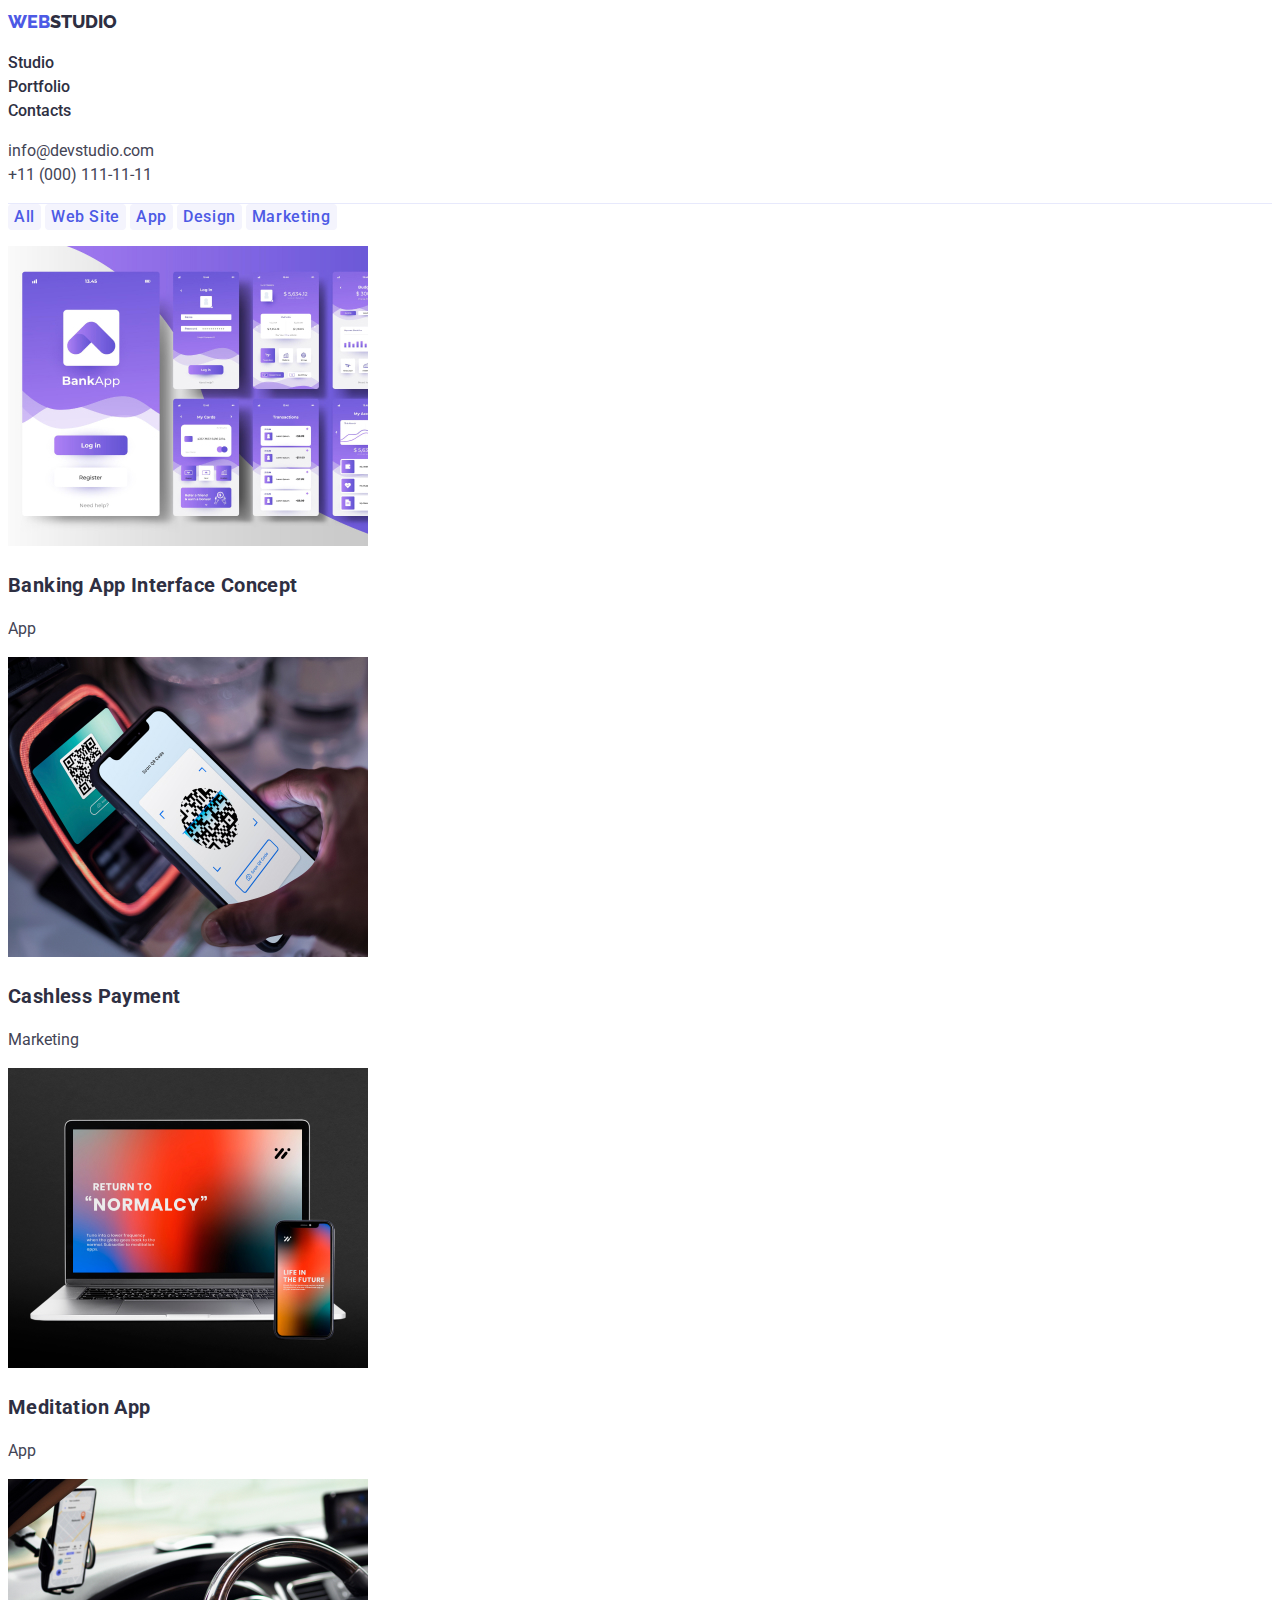
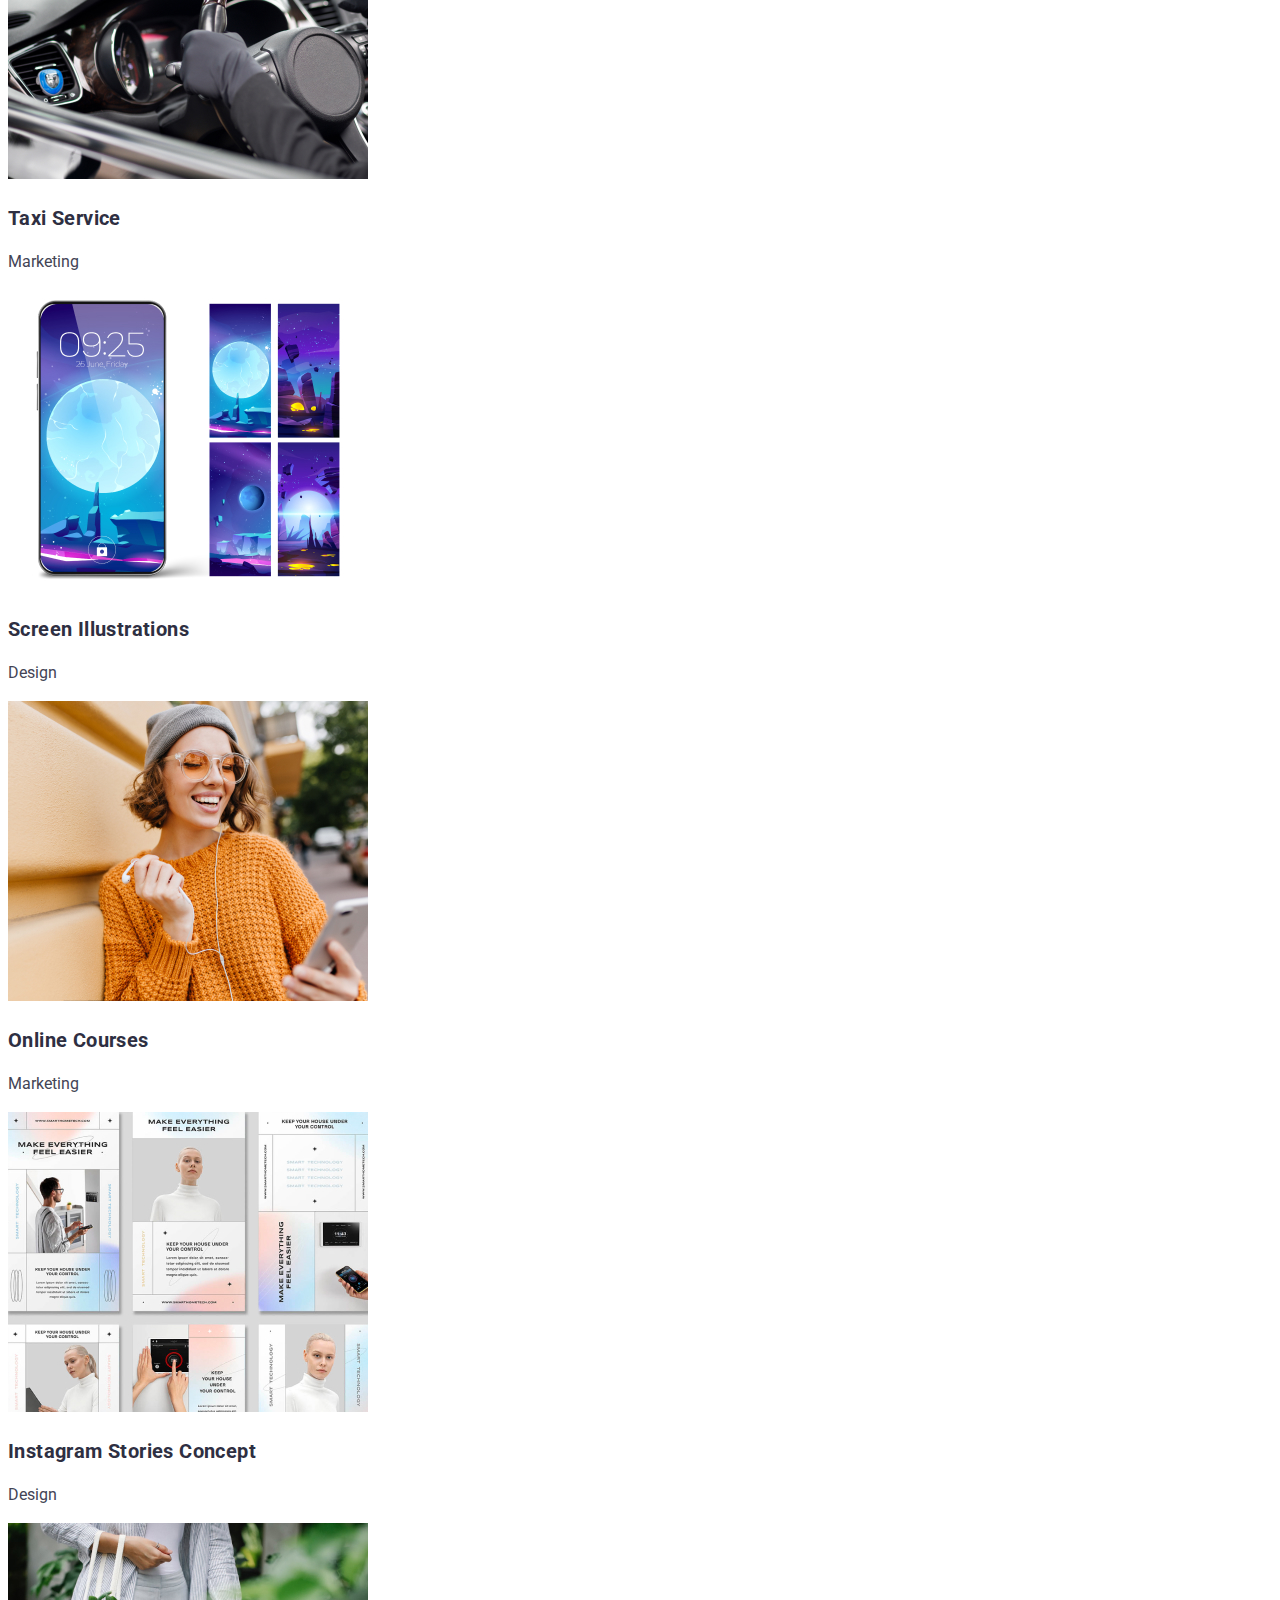
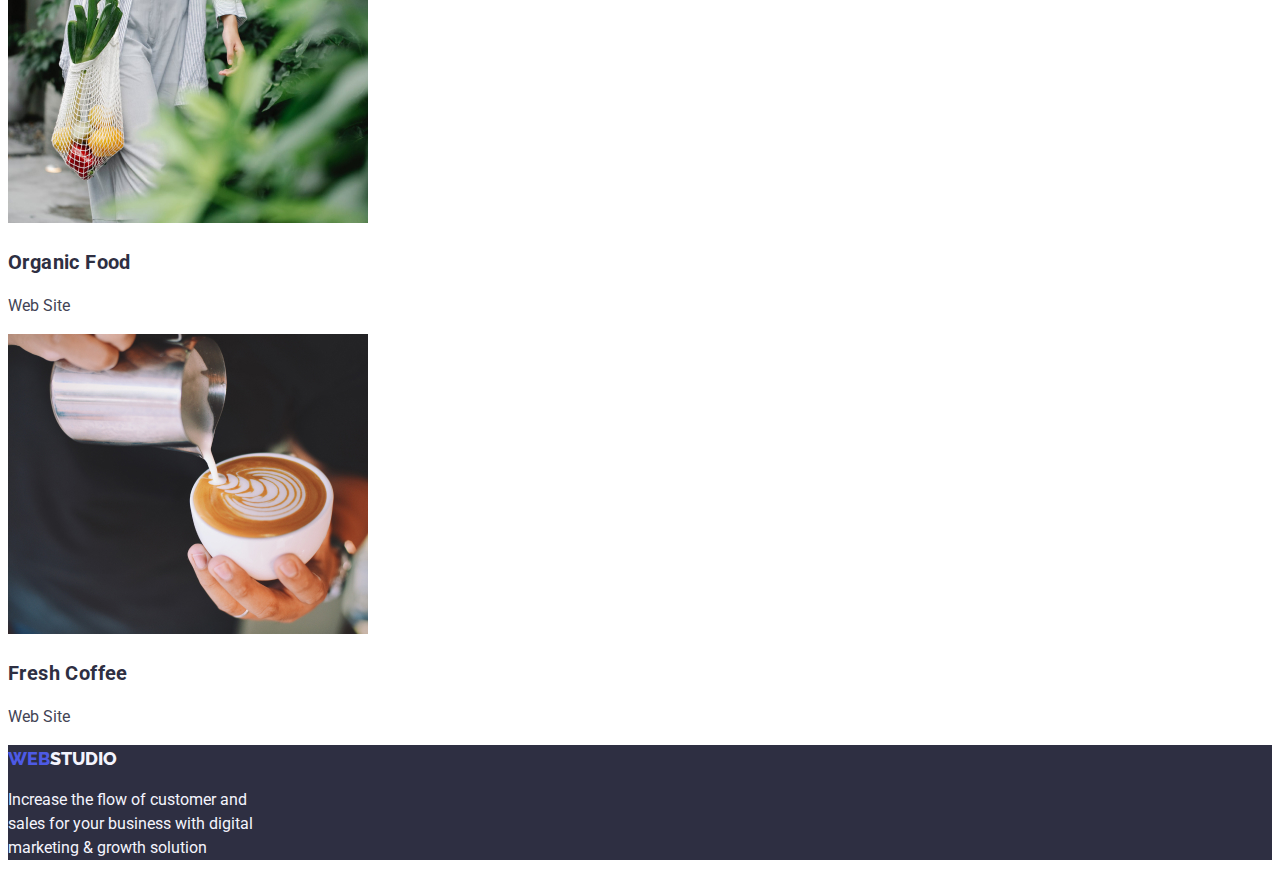
==== portfolio.html @ 96819e07 "Initial commit" ====
<!DOCTYPE html>
<html lang="en">
<head>
    <meta charset="UTF-8">
    <meta name="viewport" content="width=device-width, initial-scale=1.0">
    <title>Portfolio Page</title>
    
    <link rel="preconnect" href="https://fonts.googleapis.com">
    <link rel="preconnect" href="https://fonts.gstatic.com" crossorigin>
    <link href="https://fonts.googleapis.com/css2?family=Raleway:wght@800&family=Roboto:wght@400;500;700;900&display=swap" rel="stylesheet">
    
    <link rel="stylesheet" href="./css/styles.css"/>

</head>
<body>
    <header> 
        <nav> 
            <a href="#WEBSTUDIO"><span>WEB</span><span style="color: var(--NAVY-BLUE, #2E2F42);">STUDIO</span></a >
            <ul>
                <li>
                    <a href="#Studio" class="link">Studio</a>
                </li>
                <li>
                    <a href="#Portfolio" class="link">Portfolio</a>
                </li>
                <li>
                    <a href="#Contacts" class="link">Contacts</a>
                </li>
            </ul>
       
            <ul>
                <li>
                    <a href="#info@devstudio.com" class="link-contact">info@devstudio.com</a>
                </li>
                <li>
                    <a href="#+11 (000) 111-11-11" class="link-contact">+11 (000) 111-11-11</a>
                </li>
            </ul>
          </nav>   
    </header>
      
    <main>
    <!-- Filter Buttons -->
    <section>
        <div>
            <button type="button" class="button-container">All</button>
            <button type="button" class="button-container">Web Site</button>
            <button type="button" class="button-container">App</button>
            <button type="button" class="button-container">Design</button>
            <button type="button" class="button-container">Marketing</button>
        </div>
    </section>
        
    <!-- Project Cards -->
    <Section>
        <ul>
            <li><img src="images/img1-1.jpg" width="360"/></li>
                <h3><b>Banking App Interface Concept</b></h3>
                <p>App</p>
            <li><img src="images/img1-2.jpg" width="360"/></li>
                <h3><b>Cashless Payment</b></h3>
                <p>Marketing</p>
            <li><img src="images/img1-3.jpg" width="360"/></li>
                <h3><b>Meditation App</b></h3>
                <p>App</p>
        </ul>
        <ul>
            <li><img src="images/img2-1.jpg" width="360"/></li>
                <h3><b>Taxi Service</b></h3>
                <p>Marketing</p>
            <li><img src="images/img2-2.jpg" width="360"/></li>
                <h3><b>Screen Illustrations</b></h3>
                <p>Design</p>
            <li><img src="images/img2-3.jpg" width="360"/></li>
                <h3><b>Online Courses</b></h3>
                <p>Marketing</p>
        </ul>
        <ul>
            <li><img src="images/img3-1.jpg" width="360"/></li>
                <h3><b>Instagram Stories Concept</b></h3>
                <p>Design</p>
            <li><img src="images/img3-2.jpg" width="360"/></li>
                <h3><b>Organic Food</b></h3>
                <p>Web Site</p>
            <li><img src="images/img3-3.jpg" width="360"/></li>
                <h3><b>Fresh Coffee</b></h3>
                <p>Web Site</p>
        </ul>  
    </section>    
    </main>
    <footer>
        <a href="#WEBSTUDIO"><span>WEB</span><span style="color: #F4F4FD;">STUDIO</span></a>
        <p>Increase the flow of customer and<br>sales for your business with digital<br>marketing & growth solution</p>
    </footer>  
</body>
</html>
---- css/styles.css ----
a[href="#WEBSTUDIO"] span,
a[href="#WEBSTUDIO"] {
    color: var(--IRIS, #4D5AE5);
    font-family: 'Raleway'; sans-serif;
    font-size: 18px;
    font-weight: 800;
    text-decoration: none;
}

.link {
    color: var(--NAVY-BLUE, #2E2F42);
    /* Body Medium */
    font-weight: 500;
    line-height: 1.5;
    text-decoration: none;
}

.link:focus {
    color: var(--OCEAN, #404BBF);
}

.link-contact {
    color: var(--SLATE, #434455);
    /* Body Medium */
    font-weight: 400;
    line-height: 1.5;
    text-decoration: none;
}

ul {
    list-style: none;
    padding-left: 0;
} 

button {
    color: var(--WHITE, #FFF);
    cursor: pointer;
    border-radius: 4px;
    background: var(--IRIS, #4D5AE5);
    border-style: none;
       
    /* Button Text */
    font-family: Roboto;
    font-size: 16px;
    font-style: normal;
    font-weight: 500;
    line-height: 24px; /* 150% */
    letter-spacing: 0.64px;
}


.button-container {
    color: var(--IRIS, #4D5AE5);
    text-align: center;
    background: var(--CLOUD, #F4F4FD);

    /* Button Text */
    font-family: Roboto;
    font-size: 16px;
    font-style: normal;
    font-weight: 500;
    line-height: 24px; /* 150% */
    letter-spacing: 0.64px;
}

.button-container:hover,
.button-container:focus {
    color: var(--WHITE, #FFF);
    background: var(--OCEAN, #404BBF);

}

body {
    color: var(--SLATE, #434455);
    /* Body */
    font-family: Roboto;
    font-size: 16px;
    font-style: normal;
    font-weight: 400;
    line-height: 1.5; /* 150% */
}

.main-heading {
    background: var(--NAVY-BLUE, #2E2F42);
    color: var(--WHITE, #FFF);
    text-align: center; 
}

.main-heading button {
    display: flex;
    justify-content: left;

}
   
/*Title*/

h2 {
    color: var(--NAVY-BLUE, #2E2F42);
    /* Header 2 */
    font-family: Roboto;
    font-size: 36px;
    font-style: normal;
    font-weight: 700;
    text-align: center;
    line-height: 1.11;
}

h3 {
    color: var(--NAVY-BLUE, #2E2F42);
    /* Header 3 */
    font-family: Roboto;
    font-size: 20px;
    font-style: normal;
    font-weight: 500;
    line-height: 1.20; /* 120% */
    letter-spacing: 0.4px;
}

footer {
    background: var(--NAVY-BLUE, #2E2F42);
    color: #F4F4FD;
    font-family: Roboto;
    font-size: 16px;
    font-style: normal;
    font-weight: 400;
    line-height: 1.50;
}

/*BOARDERS AND PADDINGS*/

nav {
    border-bottom: 1px solid var(--CORNFLOWER, #E7E9FC);
    background: var(--WHITE, #FFF);
    
}
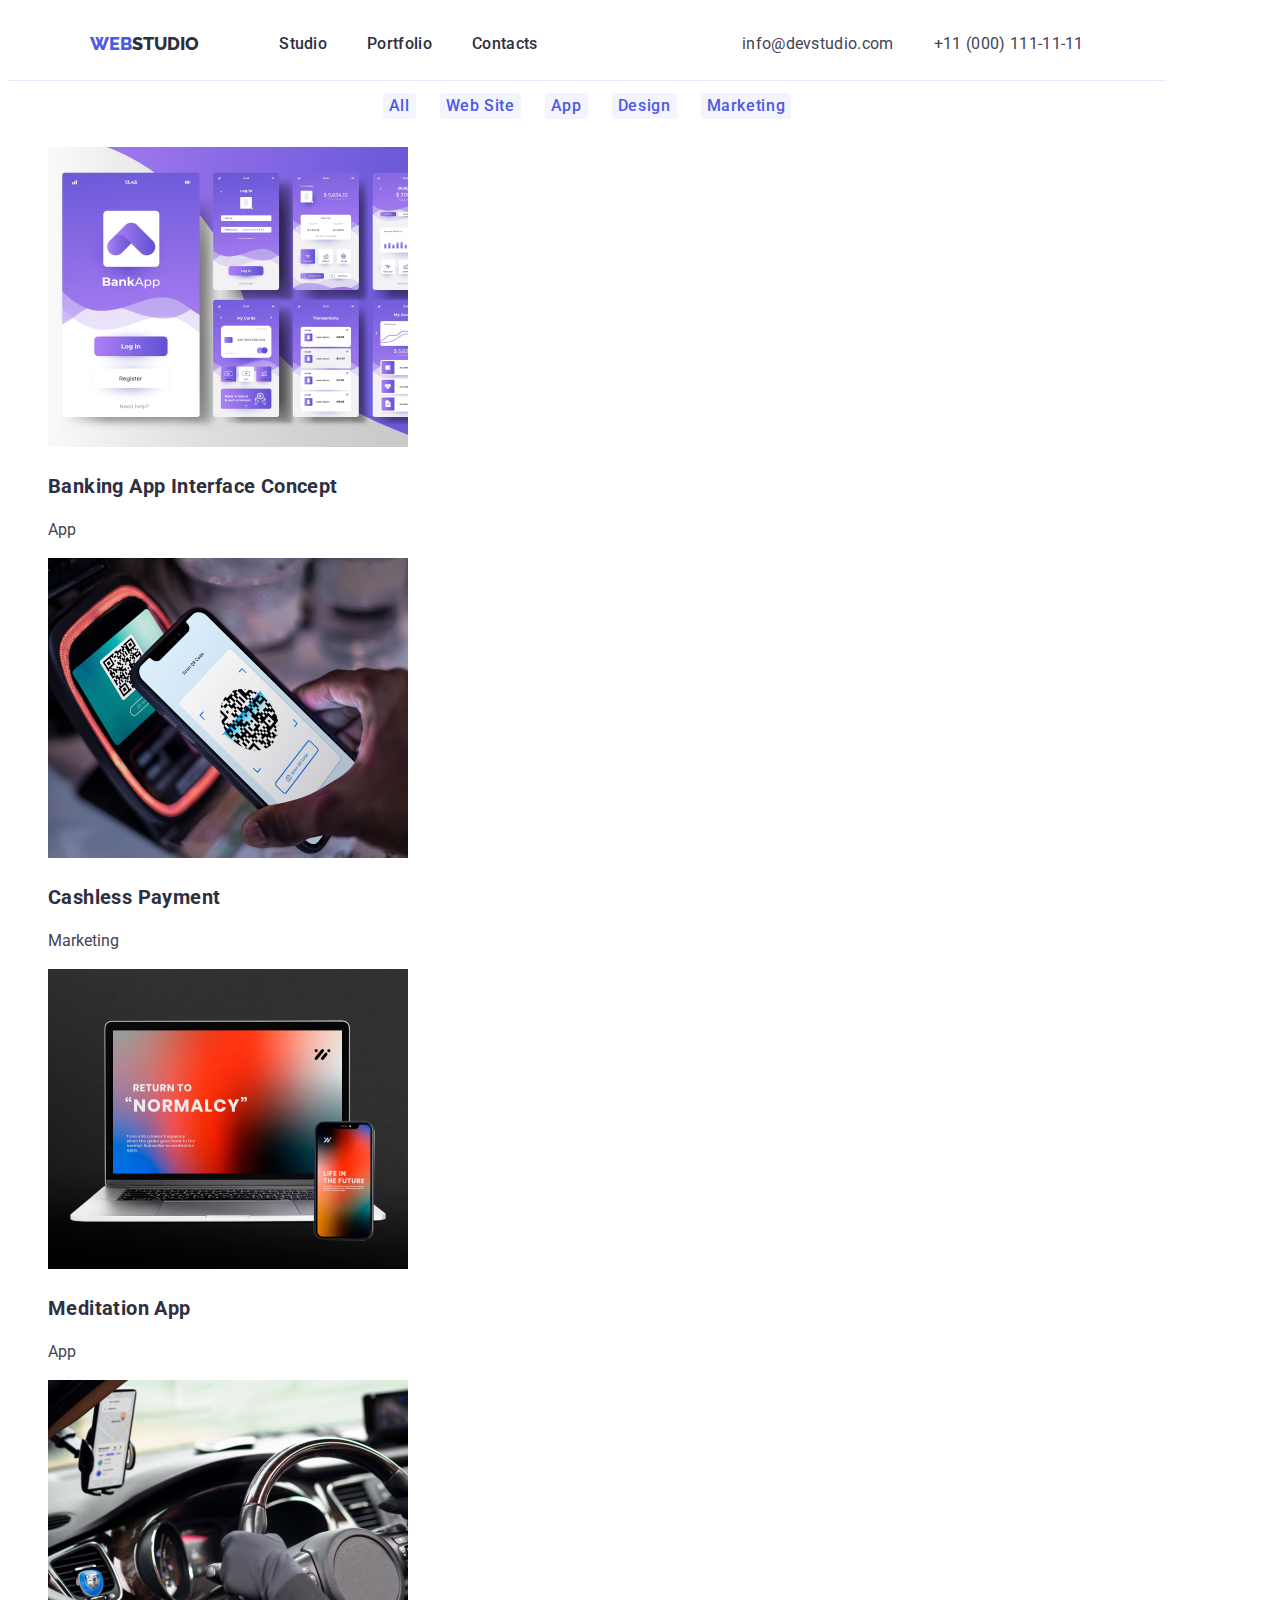
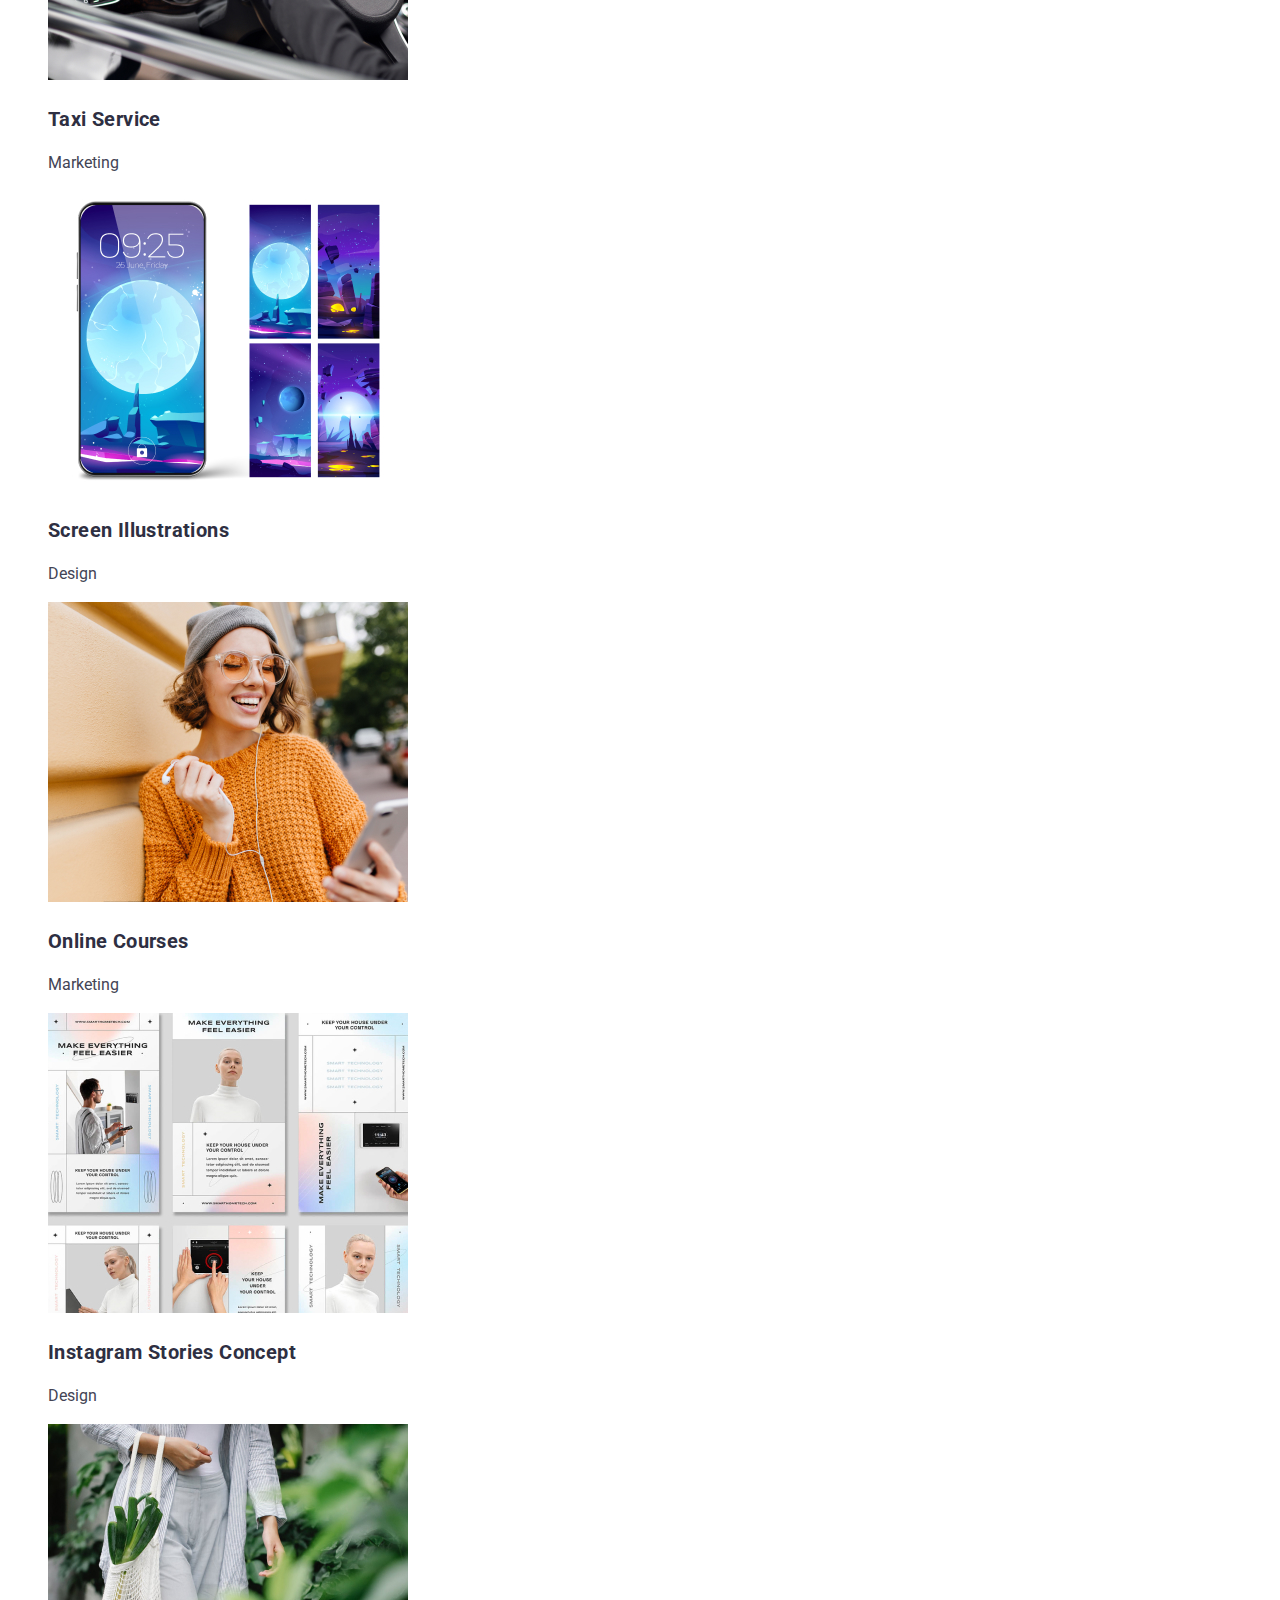
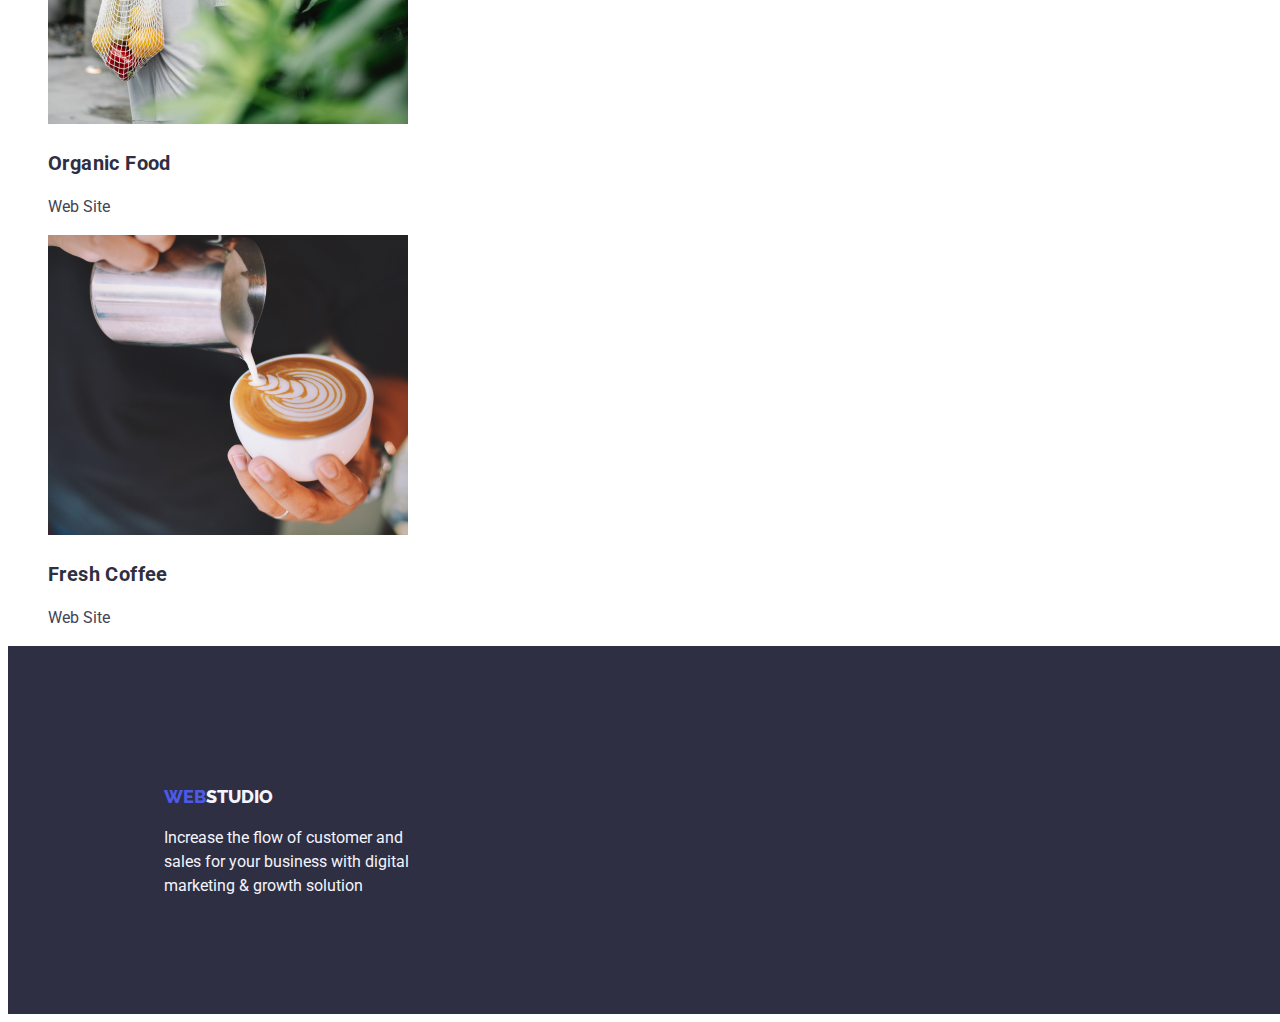
==== commit 95481f84: "css in progress" ====
--- a/portfolio.html
+++ b/portfolio.html
@@ -14,35 +14,36 @@
 </head>
 <body>
     <header> 
-        <nav> 
+        <div class="container">
             <a href="#WEBSTUDIO"><span>WEB</span><span style="color: var(--NAVY-BLUE, #2E2F42);">STUDIO</span></a >
-            <ul>
-                <li>
-                    <a href="#Studio" class="link">Studio</a>
-                </li>
-                <li>
-                    <a href="#Portfolio" class="link">Portfolio</a>
-                </li>
-                <li>
-                    <a href="#Contacts" class="link">Contacts</a>
-                </li>
-            </ul>
-       
-            <ul>
-                <li>
+            <nav>
+                <ul class="main-link">
+                    <li class="top-link">
+                        <a href="#Studio" class="link">Studio</a>
+                    </li>
+                    <li class="top-link">
+                        <a href="#Portfolio" class="link">Portfolio</a>
+                    </li>
+                    <li class="top-link">
+                        <a href="#Contacts" class="link">Contacts</a>
+                    </li>
+                </ul>
+            </nav>
+        </div>
+            <ul class="main-link">
+                <li class="top-link">
                     <a href="#info@devstudio.com" class="link-contact">info@devstudio.com</a>
                 </li>
-                <li>
+                <li class="top-link">
                     <a href="#+11 (000) 111-11-11" class="link-contact">+11 (000) 111-11-11</a>
                 </li>
             </ul>
-          </nav>   
     </header>
       
     <main>
     <!-- Filter Buttons -->
     <section>
-        <div>
+        <div class="filter-btn">
             <button type="button" class="button-container">All</button>
             <button type="button" class="button-container">Web Site</button>
             <button type="button" class="button-container">App</button>
--- a/css/styles.css
+++ b/css/styles.css
@@ -5,7 +5,11 @@
     font-size: 18px;
     font-weight: 800;
     text-decoration: none;
+    line-height: 1.17; /* 116.667% */
+    gap: 76px;
 }
+
+/*GENERAL TOPLINE*/
 
 .link {
     color: var(--NAVY-BLUE, #2E2F42);
@@ -13,11 +17,13 @@
     font-weight: 500;
     line-height: 1.5;
     text-decoration: none;
+    letter-spacing: 0.32px;
 }
 
 .link:focus {
     color: var(--OCEAN, #404BBF);
 }
+
 
 .link-contact {
     color: var(--SLATE, #434455);
@@ -25,35 +31,48 @@
     font-weight: 400;
     line-height: 1.5;
     text-decoration: none;
+    letter-spacing: 0.32px;
 }
+
+header {
+    border-bottom: 1px solid var(--CORNFLOWER, #E7E9FC);
+    background: var(--WHITE, #FFF);
+    width: 1158px;
+    height: 72px;
+    flex-shrink: 0;
+    display: flex;
+    justify-content: space-around;
+    align-items: center;
+  }
+
+div.container {
+    display: flex;
+    align-items: center;
+    justify-content: space-between;
+    height: 24px;
+    gap: 40px;
+}
+
+.main-link {
+    display: inline-flex;
+    align-items: flex-start;
+    gap: 40px;
+    
+}
+
+/*END OF GENERAL*/
 
 ul {
     list-style: none;
-    padding-left: 0;
 } 
 
-button {
-    color: var(--WHITE, #FFF);
-    cursor: pointer;
-    border-radius: 4px;
-    background: var(--IRIS, #4D5AE5);
-    border-style: none;
-       
-    /* Button Text */
-    font-family: Roboto;
-    font-size: 16px;
-    font-style: normal;
-    font-weight: 500;
-    line-height: 24px; /* 150% */
-    letter-spacing: 0.64px;
-}
 
+/*PORTFILIO-PROJECT CARDS*/
 
 .button-container {
     color: var(--IRIS, #4D5AE5);
     text-align: center;
     background: var(--CLOUD, #F4F4FD);
-
     /* Button Text */
     font-family: Roboto;
     font-size: 16px;
@@ -70,6 +89,36 @@
 
 }
 
+/*PORTFOLIO BUTTONS*/
+button {
+    color: var(--WHITE, #FFF);
+    cursor: pointer;
+    border-radius: 4px;
+    background: var(--IRIS, #4D5AE5);
+    border-style: none;
+    display: inline-block;
+    justify-content: center;
+       
+    /* Button Text */
+    font-family: Roboto;
+    font-size: 16px;
+    font-style: normal;
+    font-weight: 500;
+    line-height: 24px; /* 150% */
+    letter-spacing: 0.64px;
+}
+
+.filter-btn {
+    display: flex;
+    padding: 12px 24px;
+    justify-content: center;
+    align-items: center;
+    gap: 24px
+}
+/*END OF PORTFOLIO*/
+
+/*MAIN PAGE*/
+
 body {
     color: var(--SLATE, #434455);
     /* Body */
@@ -78,22 +127,33 @@
     font-style: normal;
     font-weight: 400;
     line-height: 1.5; /* 150% */
+    width: 1158px;
+}
+
+
+/*HERO*/
+.hero {
+    width: 1158px;
+    /*height: 600px;
+    padding-top: 120px;
+    padding-bottom: 120px;
+    text-align: center;*/
 }
 
 .main-heading {
     background: var(--NAVY-BLUE, #2E2F42);
+    border: 0;
     color: var(--WHITE, #FFF);
-    text-align: center; 
+    width: 1158px;
+    /*height: 600px;*/
+    padding-top: 120px;
+    padding-bottom: 120px;
+    text-align: center;
+    margin: 0;
 }
 
-.main-heading button {
-    display: flex;
-    justify-content: left;
 
-}
-   
-/*Title*/
-
+ 
 h2 {
     color: var(--NAVY-BLUE, #2E2F42);
     /* Header 2 */
@@ -124,13 +184,11 @@
     font-style: normal;
     font-weight: 400;
     line-height: 1.50;
+    width: 1158px;
+    padding-top: 140px;
+    padding-bottom: 100px;
+    padding-left: 156px;
+    
 }
 
-/*BOARDERS AND PADDINGS*/
-
-nav {
-    border-bottom: 1px solid var(--CORNFLOWER, #E7E9FC);
-    background: var(--WHITE, #FFF);
-    
-}
     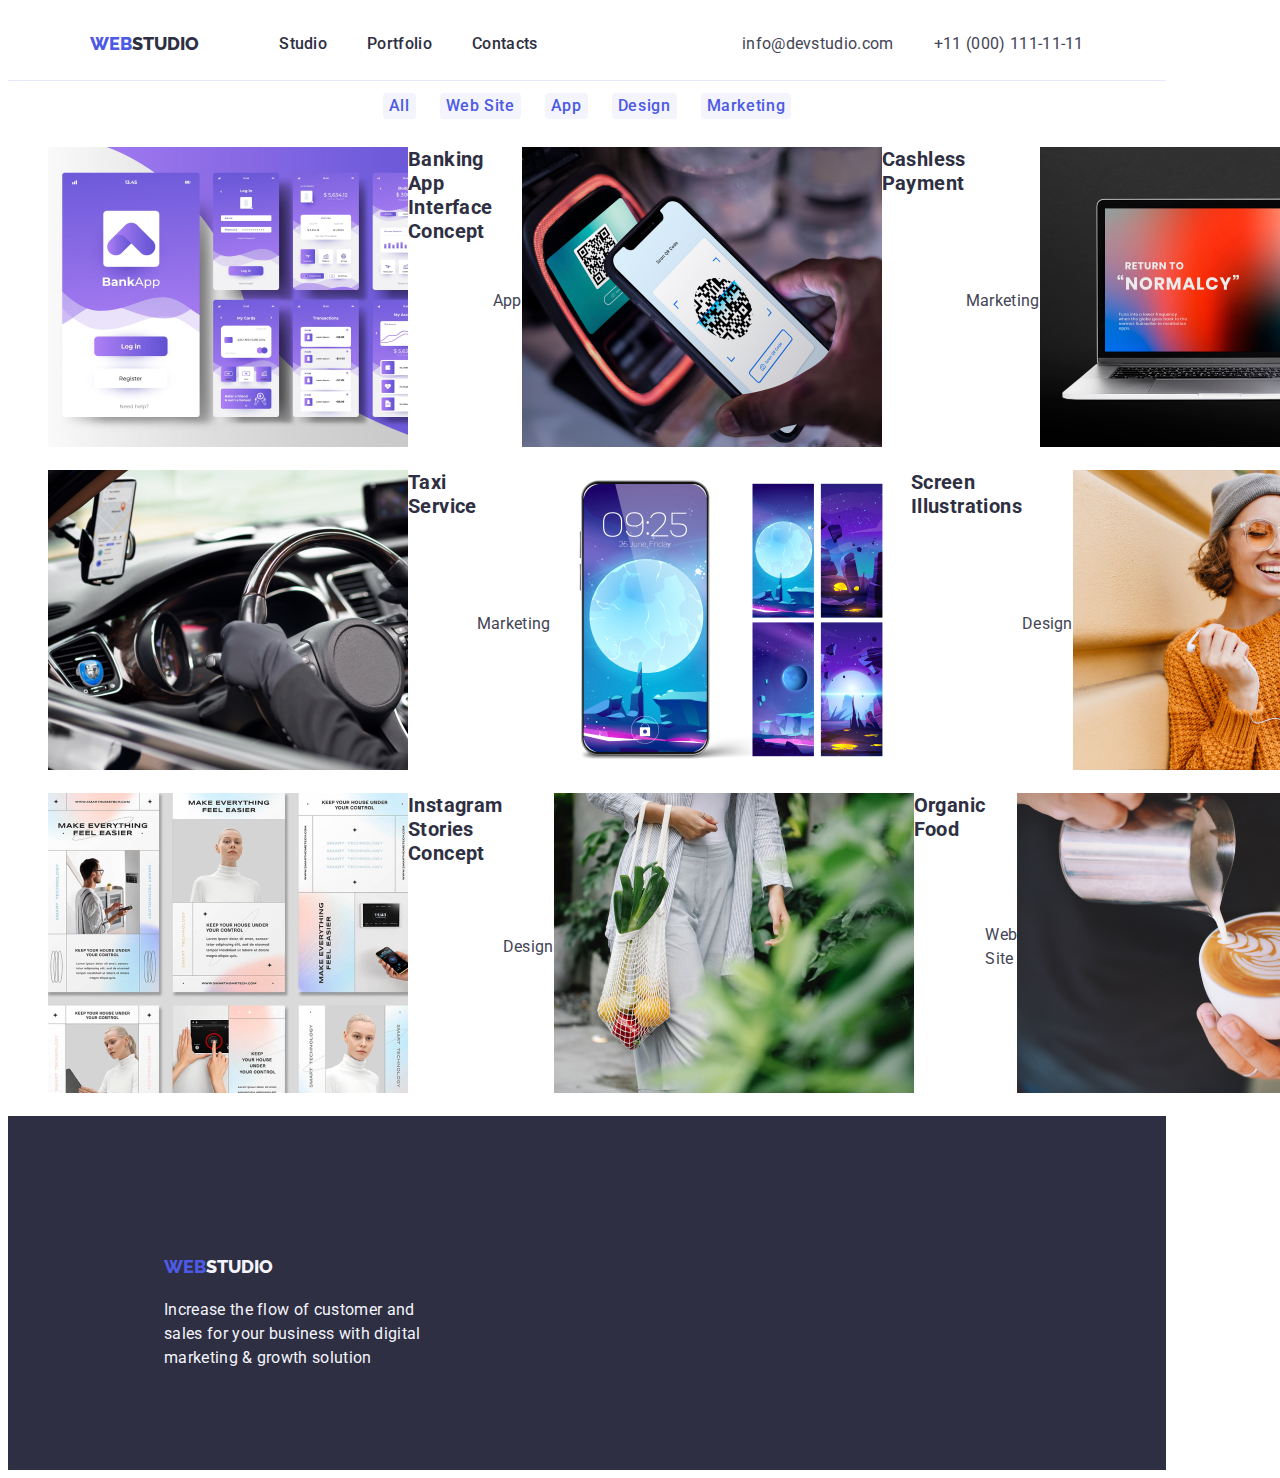
==== commit c7dffc1c: "css update" ====
--- a/portfolio.html
+++ b/portfolio.html
@@ -89,9 +89,9 @@
         </ul>  
     </section>    
     </main>
-    <footer>
+    <footer class="footer-bg">
         <a href="#WEBSTUDIO"><span>WEB</span><span style="color: #F4F4FD;">STUDIO</span></a>
-        <p>Increase the flow of customer and<br>sales for your business with digital<br>marketing & growth solution</p>
+        <p class="footer-txt">Increase the flow of customer and<br>sales for your business with digital<br>marketing & growth solution</p>
     </footer>  
 </body>
 </html>--- a/css/styles.css
+++ b/css/styles.css
@@ -61,11 +61,6 @@
 }
 
 /*END OF GENERAL*/
-
-ul {
-    list-style: none;
-} 
-
 
 /*PORTFILIO-PROJECT CARDS*/
 
@@ -130,19 +125,83 @@
     width: 1158px;
 }
 
+ul {
+    list-style: none;
+    display: flex;
+}
+
+.feature {
+    display: flex;
+    width: 264px;
+    flex-direction: column;
+    align-items: flex-start;
+    gap: 8px;
+    padding-inline: 20px;
+}
+
+
+.team-card {
+    
+    
+}
+
+.card-content {
+    display: inline-flex;
+    padding-bottom: 0px;
+    flex-direction: column;
+    justify-content: center;
+    align-items: center;
+    gap: 32px;
+}
+
+h2 {
+    color: var(--NAVY-BLUE, #2E2F42);
+    /* Header 2 */
+    font-family: Roboto;
+    font-size: 36px;
+    font-style: normal;
+    font-weight: 700;
+    text-align: center;
+    line-height: 1.11;
+}
+
+h3 {
+    color: var(--NAVY-BLUE, #2E2F42);
+    /* Header 3 */
+    font-family: Roboto;
+    font-size: 20px;
+    font-style: normal;
+    font-weight: 500;
+    line-height: 1.20; /* 120% */
+    letter-spacing: 0.4px;
+    margin: 0;
+}
+
+p {
+    color: var(--SLATE, #434455);
+    text-align: center;
+
+
+    /* Body */
+    font-family: Roboto;
+    font-size: 16px;
+    font-style: normal;
+    font-weight: 400;
+    line-height: 24px; /* 150% */
+    letter-spacing: 0.32px;
+    text-align: left;
+    margin: auto;
+}
 
 /*HERO*/
 .hero {
     width: 1158px;
-    /*height: 600px;
-    padding-top: 120px;
-    padding-bottom: 120px;
-    text-align: center;*/
+    gap: 48px;
 }
 
 .main-heading {
     background: var(--NAVY-BLUE, #2E2F42);
-    border: 0;
+    /*border: 0;*/
     color: var(--WHITE, #FFF);
     width: 1158px;
     /*height: 600px;*/
@@ -152,43 +211,19 @@
     margin: 0;
 }
 
-
- 
-h2 {
-    color: var(--NAVY-BLUE, #2E2F42);
-    /* Header 2 */
-    font-family: Roboto;
-    font-size: 36px;
-    font-style: normal;
-    font-weight: 700;
-    text-align: center;
-    line-height: 1.11;
-}
-
-h3 {
-    color: var(--NAVY-BLUE, #2E2F42);
-    /* Header 3 */
-    font-family: Roboto;
-    font-size: 20px;
-    font-style: normal;
-    font-weight: 500;
-    line-height: 1.20; /* 120% */
-    letter-spacing: 0.4px;
+.button-btn {
+    padding: 16px ;
+    border: 48;
 }
 
 footer {
     background: var(--NAVY-BLUE, #2E2F42);
-    color: #F4F4FD;
-    font-family: Roboto;
-    font-size: 16px;
-    font-style: normal;
-    font-weight: 400;
-    line-height: 1.50;
-    width: 1158px;
     padding-top: 140px;
     padding-bottom: 100px;
-    padding-left: 156px;
-    
-}
-
-    +    padding-inline: 156px;
+} 
+
+.footer-txt {
+    color: #F4F4FD;
+    padding-top: 17.5px;
+}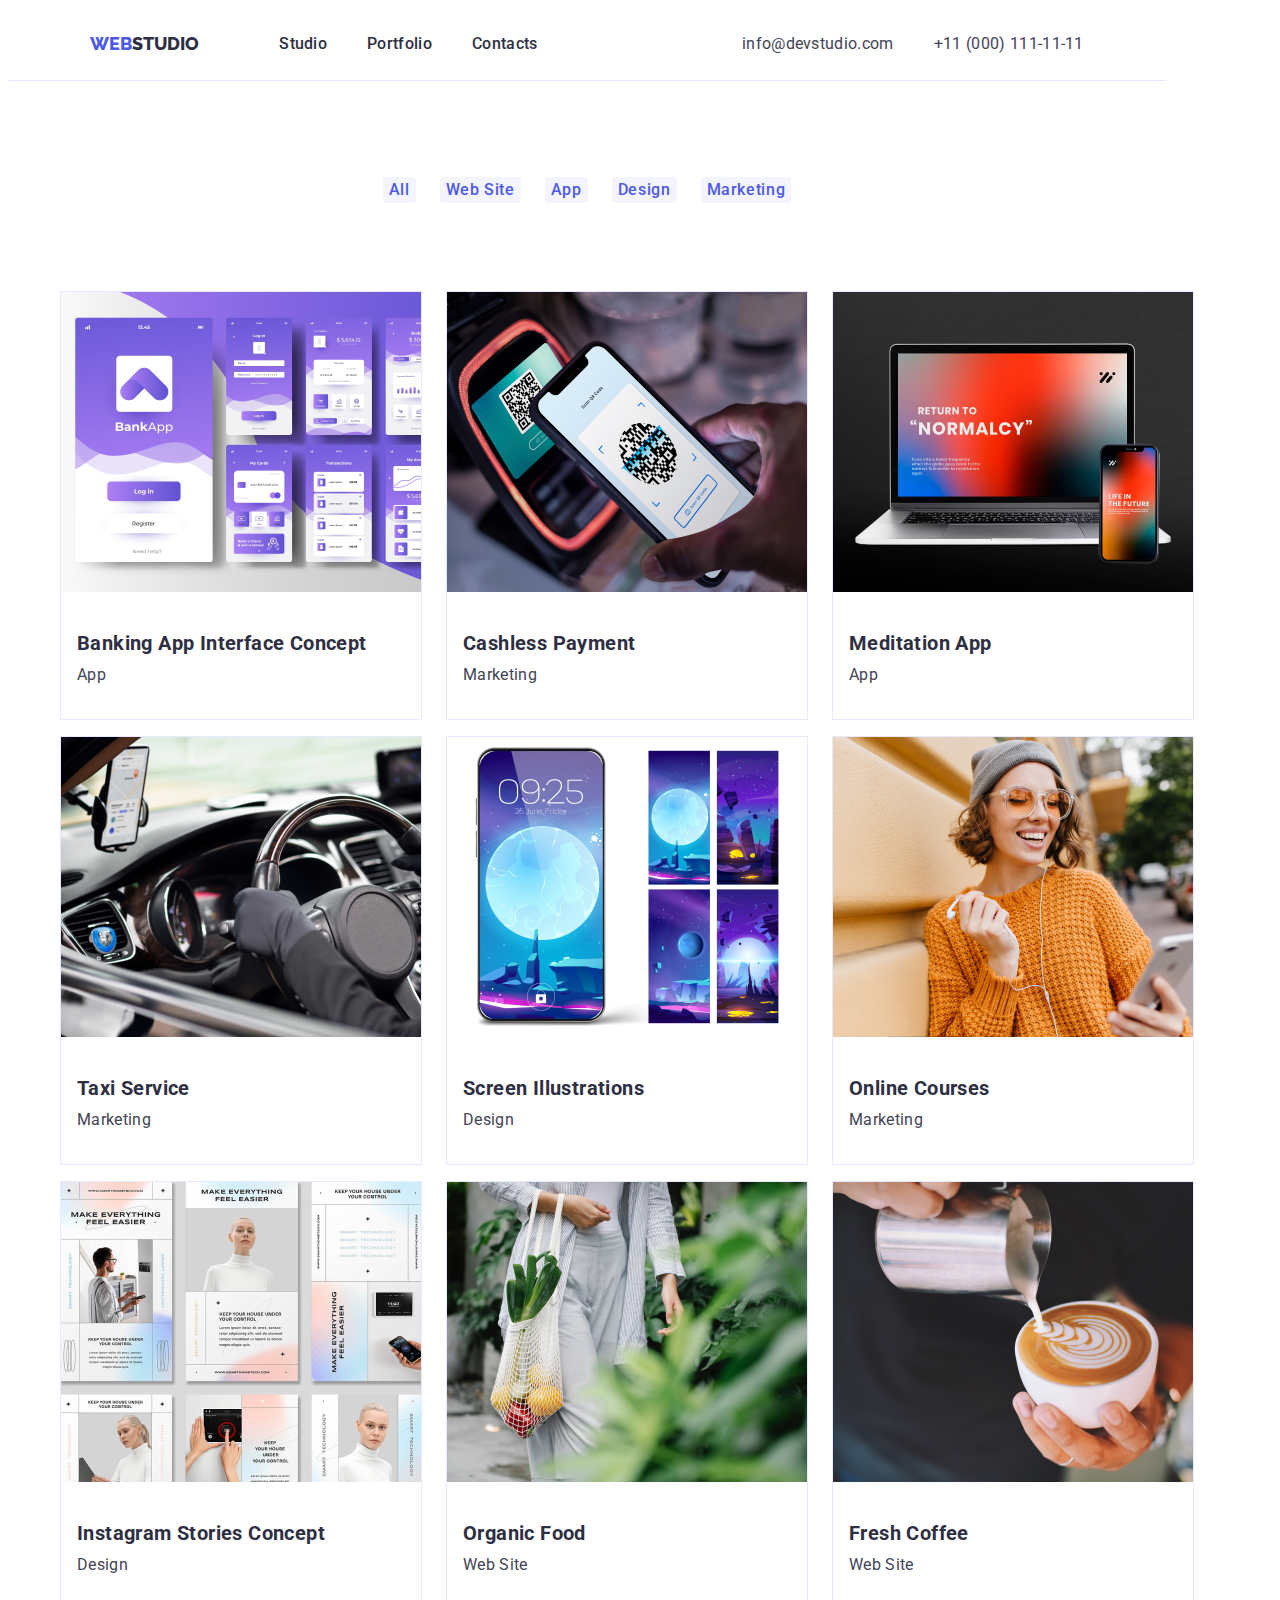
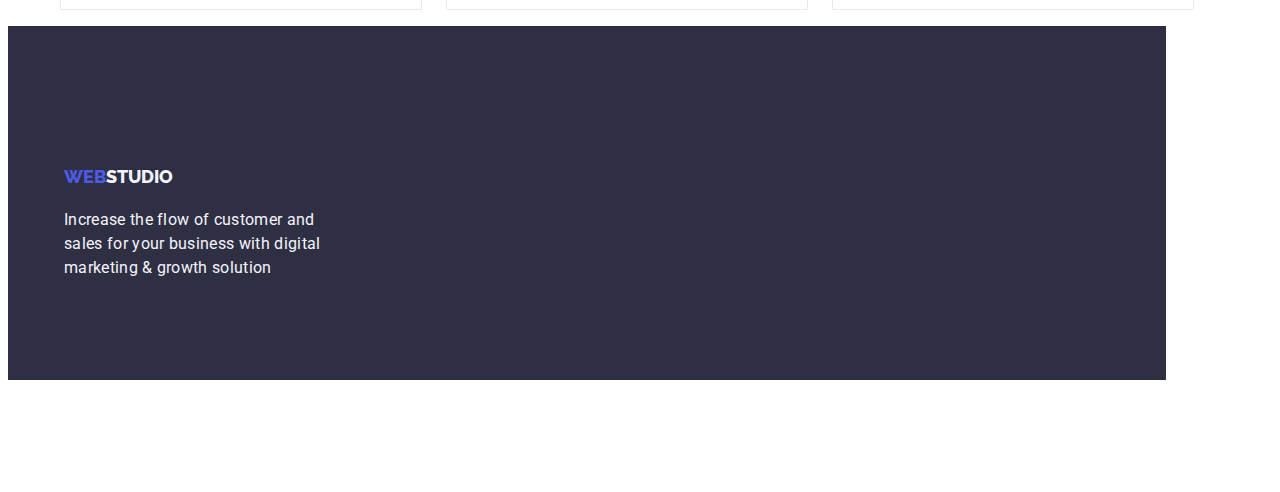
==== commit cbe79bc0: "css update" ====
--- a/portfolio.html
+++ b/portfolio.html
@@ -12,7 +12,7 @@
     <link rel="stylesheet" href="./css/styles.css"/>
 
 </head>
-<body>
+<body class="body2">
     <header> 
         <div class="container">
             <a href="#WEBSTUDIO"><span>WEB</span><span style="color: var(--NAVY-BLUE, #2E2F42);">STUDIO</span></a >
@@ -55,37 +55,55 @@
     <!-- Project Cards -->
     <Section>
         <ul>
-            <li><img src="images/img1-1.jpg" width="360"/></li>
-                <h3><b>Banking App Interface Concept</b></h3>
-                <p>App</p>
-            <li><img src="images/img1-2.jpg" width="360"/></li>
-                <h3><b>Cashless Payment</b></h3>
-                <p>Marketing</p>
-            <li><img src="images/img1-3.jpg" width="360"/></li>
-                <h3><b>Meditation App</b></h3>
-                <p>App</p>
+            <div class="team-card2">
+                <li><img src="images/img1-1.jpg" width="360"/></li>
+                    <h3 class="name-card2"><b>Banking App Interface Concept</b></h3>
+                    <p class="title-card2">App</p>
+            </div>
+            <div class="team-card2">
+                <li><img src="images/img1-2.jpg" width="360"/></li>
+                    <h3 class="name-card2"><b>Cashless Payment</b></h3>
+                    <p class="title-card2">Marketing</p>
+            </div>
+            <div class="team-card2">
+                <li><img src="images/img1-3.jpg" width="360"/></li>
+                    <h3 class="name-card2"><b>Meditation App</b></h3>
+                    <p class="title-card2">App</p>
+            </div>
         </ul>
         <ul>
-            <li><img src="images/img2-1.jpg" width="360"/></li>
-                <h3><b>Taxi Service</b></h3>
-                <p>Marketing</p>
-            <li><img src="images/img2-2.jpg" width="360"/></li>
-                <h3><b>Screen Illustrations</b></h3>
-                <p>Design</p>
-            <li><img src="images/img2-3.jpg" width="360"/></li>
-                <h3><b>Online Courses</b></h3>
-                <p>Marketing</p>
+            <div class="team-card2">
+                <li><img src="images/img2-1.jpg" width="360"/></li>
+                    <h3 class="name-card2"><b>Taxi Service</b></h3>
+                    <p class="title-card2">Marketing</p>
+            </div>
+            <div class="team-card2">
+                <li><img src="images/img2-2.jpg" width="360"/></li>
+                    <h3 class="name-card2"><b>Screen Illustrations</b></h3>
+                    <p class="title-card2">Design</p>
+            </div>
+            <div class="team-card2">
+                <li><img src="images/img2-3.jpg" width="360"/></li>
+                    <h3 class="name-card2"><b>Online Courses</b></h3>
+                    <p class="title-card2">Marketing</p>
+            </div>
         </ul>
         <ul>
-            <li><img src="images/img3-1.jpg" width="360"/></li>
-                <h3><b>Instagram Stories Concept</b></h3>
-                <p>Design</p>
-            <li><img src="images/img3-2.jpg" width="360"/></li>
-                <h3><b>Organic Food</b></h3>
-                <p>Web Site</p>
-            <li><img src="images/img3-3.jpg" width="360"/></li>
-                <h3><b>Fresh Coffee</b></h3>
-                <p>Web Site</p>
+            <div class="team-card2">
+                <li><img src="images/img3-1.jpg" width="360"/></li>
+                    <h3 class="name-card2"><b>Instagram Stories Concept</b></h3>
+                    <p class="title-card2">Design</p>
+            </div>
+            <div class="team-card2">
+                <li><img src="images/img3-2.jpg" width="360"/></li>
+                    <h3 class="name-card2"><b>Organic Food</b></h3>
+                    <p class="title-card2">Web Site</p>
+            </div>
+            <div class="team-card2">
+                <li><img src="images/img3-3.jpg" width="360"/></li>
+                    <h3 class="name-card2"><b>Fresh Coffee</b></h3>
+                    <p class="title-card2">Web Site</p>
+            </div>
         </ul>  
     </section>    
     </main>
--- a/css/styles.css
+++ b/css/styles.css
@@ -54,7 +54,7 @@
 }
 
 .main-link {
-    display: inline-flex;
+    display: flex;
     align-items: flex-start;
     gap: 40px;
     
@@ -105,10 +105,11 @@
 
 .filter-btn {
     display: flex;
-    padding: 12px 24px;
+    padding-top: 96px;
+    padding-bottom: 72px;
     justify-content: center;
     align-items: center;
-    gap: 24px
+    gap: 24px;
 }
 /*END OF PORTFOLIO*/
 
@@ -123,35 +124,118 @@
     font-weight: 400;
     line-height: 1.5; /* 150% */
     width: 1158px;
+    height: 2592px;
+}
+
+.body2 {
+    background: #FFF;
+    width: 1158px;
+    height: 2076px;
 }
 
 ul {
     list-style: none;
     display: flex;
+    margin-left: 0;
 }
 
 .feature {
-    display: flex;
+    /*display: flex;*/
     width: 264px;
     flex-direction: column;
-    align-items: flex-start;
+    align-items: start;
     gap: 8px;
     padding-inline: 20px;
-}
-
+    margin-top: 52px;
+}
+
+.feature-txt {
+    text-align: left;
+}
+
+.image1-src {
+    margin-right: 12px;
+    width: 360px;
+    height: 300px;
+    
+}
+.image2-src {
+    margin-right: 24px;
+    margin-left: 12px;
+    width: 360px;
+    height: 300px;
+}
+
+.section3 {
+    background: var(--CLOUD, #F4F4FD);
+    width: 1158px;
+    height: 732px;
+}
+h2.sec3-title {
+    text-align: center;
+    margin-top: 120px;
+    padding-top: 120px;
+}
 
 .team-card {
+    display: flex;
+    padding: 0px;
+    flex-direction: column;
+    /*justify-content: center;*/
+    /*align-items: center;*/
+    margin-right: 12px;
+    margin-left: 12px;
+    border-radius: 0px 0px 4px 4px;
+    background: var(--WHITE, #FFF);
+    box-shadow: 0px 2px 1px 0px rgba(46, 47, 66, 0.08), 0px 1px 1px 0px rgba(46, 47, 66, 0.16), 0px 1px 6px 0px rgba(46, 47, 66, 0.08);
+}
+
+.team-card2 {
+    display: flex;
+    padding: 0px;
+    flex-direction: column;
+    /*justify-content: center;*/
+    /*align-items: center;*/
+    margin-right: 12px;
+    margin-left: 12px;
+    border: 1px solid var(--CORNFLOWER, #E7E9FC);
+    background: var(--WHITE, #FFF);
+}
+
+ul.card-content {
+    /*display: flex;*/
+    justify-content: column;
+    align-items: center;
+    width: 232px;
+    gap:32px;
+}
+
+.name-card {
+    margin-top: 32px;
+    margin-bottom: 0px;
+    text-align: center;
+}
+
+.name-card2 {
+    margin-top: 32px;
+    margin-bottom: 0px;
+    margin-left: 16px;
+}
+
+
+.title-card {
+    margin-top: 8px;
+    margin-bottom: 32px;
+    text-align: center;
+}
+
+
+.title-card2 {
+    margin-top: 8px;
+    margin-bottom: 32px;
+    margin-left: 16px;
     
-    
-}
-
-.card-content {
-    display: inline-flex;
-    padding-bottom: 0px;
-    flex-direction: column;
-    justify-content: center;
-    align-items: center;
-    gap: 32px;
+
 }
 
 h2 {
@@ -163,6 +247,10 @@
     font-weight: 700;
     text-align: center;
     line-height: 1.11;
+    margin-top: 120px;
+    margin-bottom: 72px;
+    border-top: 72px;
+        
 }
 
 h3 {
@@ -174,23 +262,19 @@
     font-weight: 500;
     line-height: 1.20; /* 120% */
     letter-spacing: 0.4px;
-    margin: 0;
+           
 }
 
 p {
     color: var(--SLATE, #434455);
-    text-align: center;
-
-
-    /* Body */
+        /* Body */
     font-family: Roboto;
     font-size: 16px;
     font-style: normal;
     font-weight: 400;
     line-height: 24px; /* 150% */
     letter-spacing: 0.32px;
-    text-align: left;
-    margin: auto;
+    margin: 0;
 }
 
 /*HERO*/
@@ -201,29 +285,44 @@
 
 .main-heading {
     background: var(--NAVY-BLUE, #2E2F42);
-    /*border: 0;*/
     color: var(--WHITE, #FFF);
-    width: 1158px;
-    /*height: 600px;*/
+    text-align: center;
+
+    /* Header 1 */
+    font-size: 56px;
+    font-style: normal;
+    font-weight: 700;
+    line-height: 60px; /* 107.143% */
+    letter-spacing: 1.12px;
+    width: 1158px;
     padding-top: 120px;
     padding-bottom: 120px;
-    text-align: center;
     margin: 0;
 }
 
 .button-btn {
     padding: 16px ;
-    border: 48;
+    margin-top: 50px;
+    color: var(--WHITE, #FFF);
+
+    /* Button Text */
+    font-size: 16px;
+    font-style: normal;
+    font-weight: 500;
+    line-height: 24px; /* 150% */
+    letter-spacing: 0.64px;
 }
 
 footer {
     background: var(--NAVY-BLUE, #2E2F42);
     padding-top: 140px;
     padding-bottom: 100px;
-    padding-inline: 156px;
+    padding-left: 56px
 } 
 
 .footer-txt {
     color: #F4F4FD;
     padding-top: 17.5px;
+
+    text-align: left;
 }